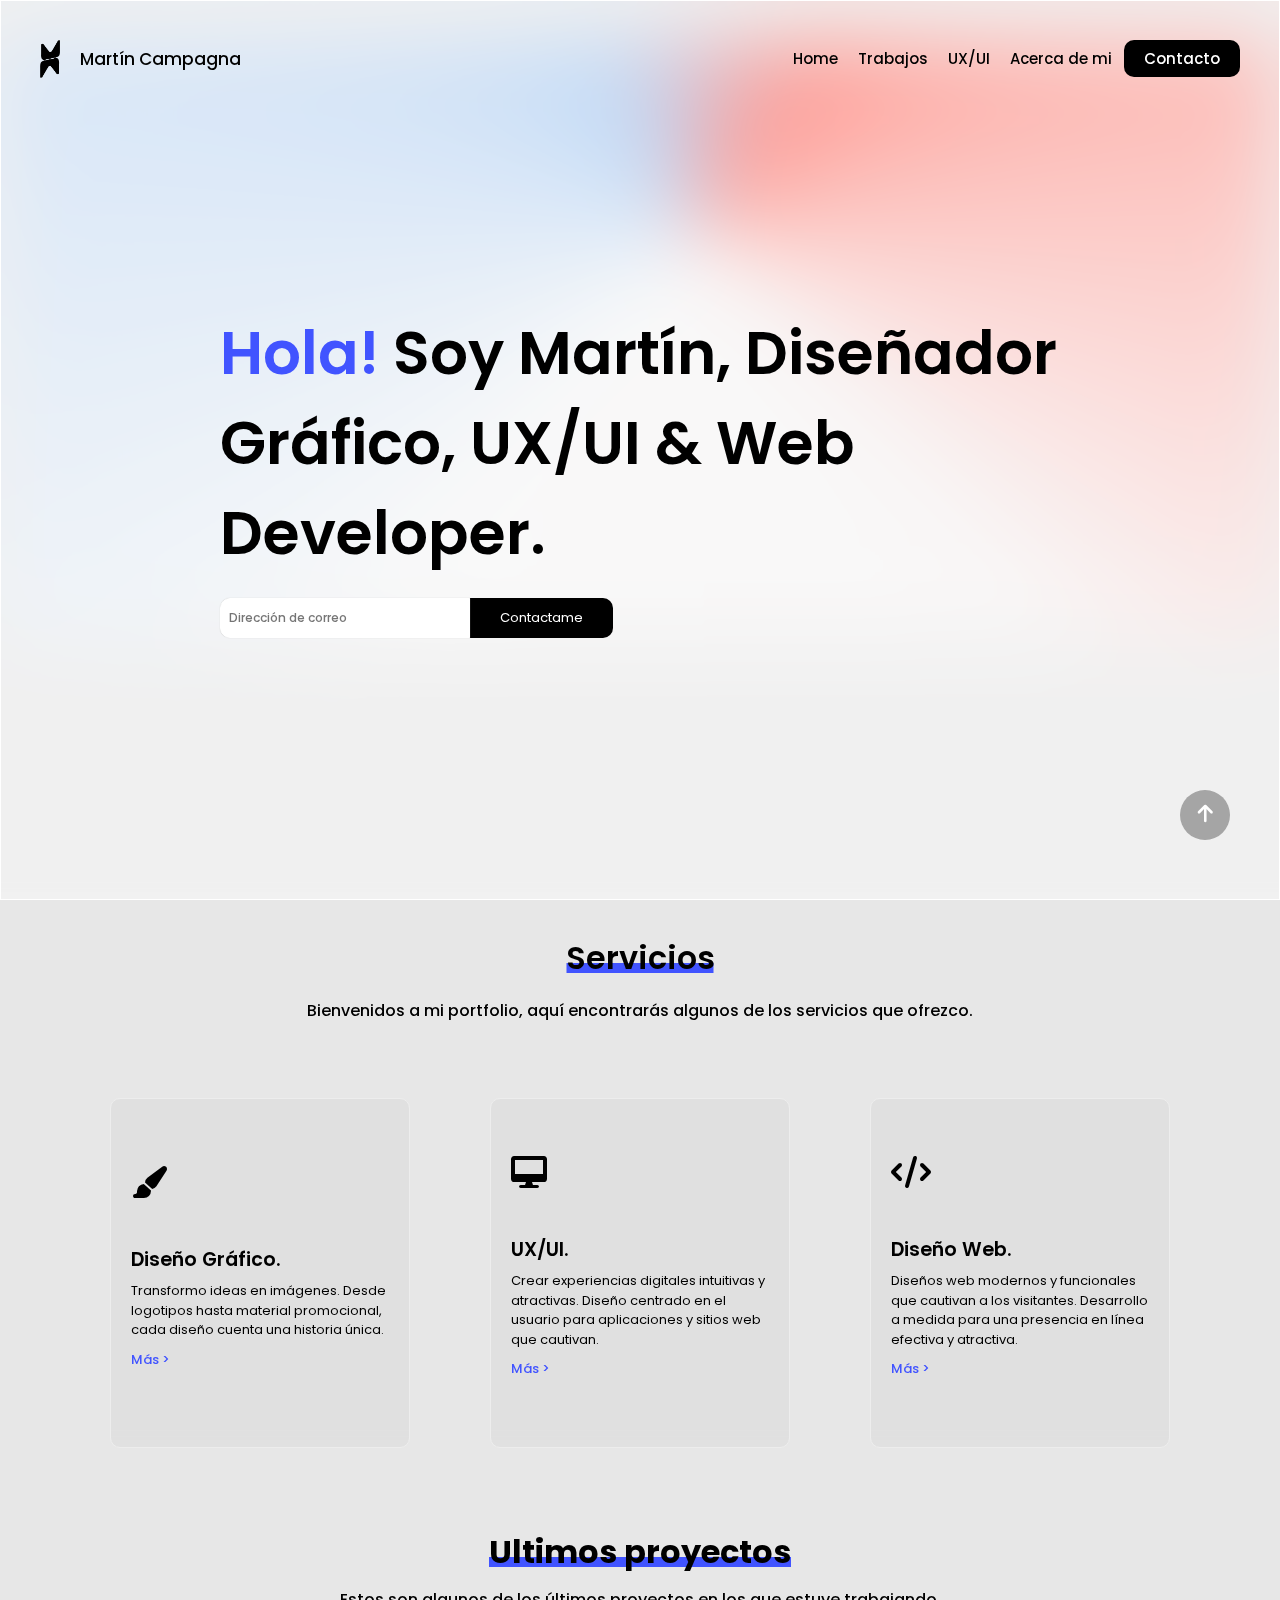
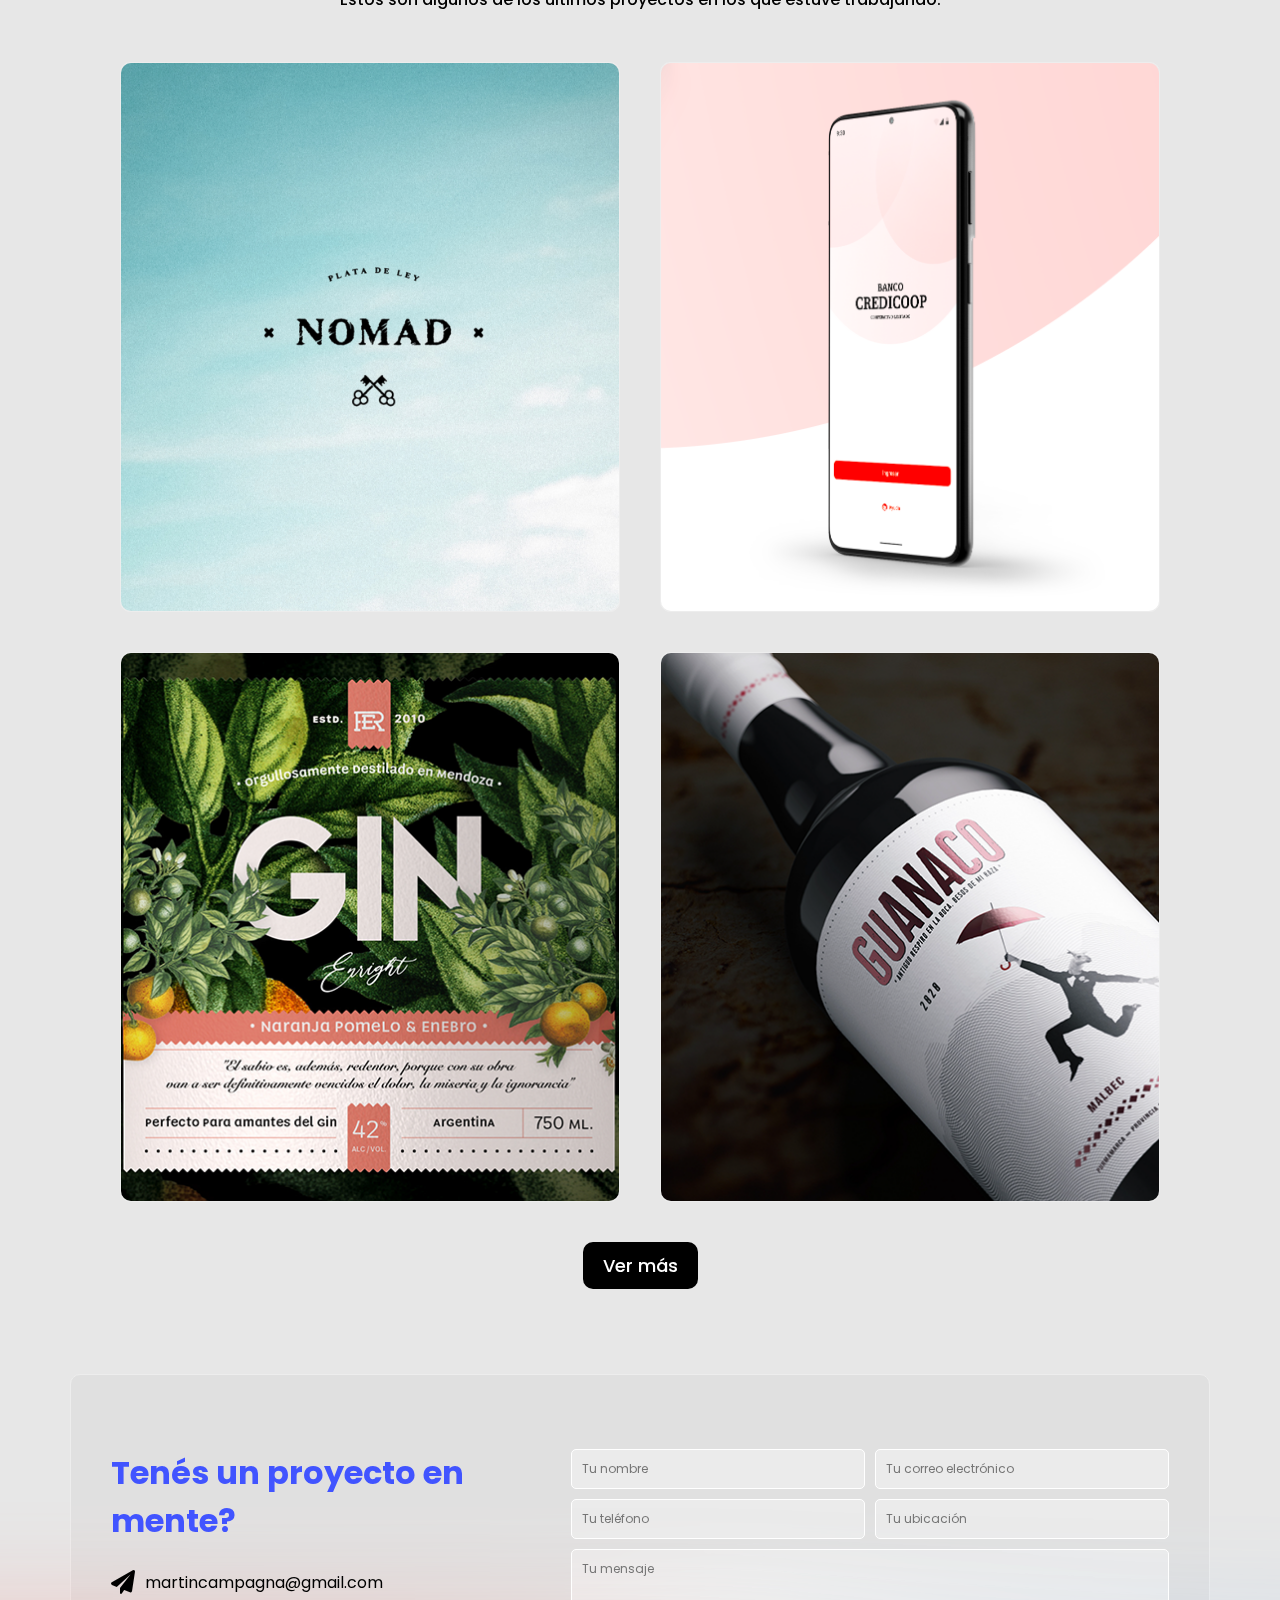
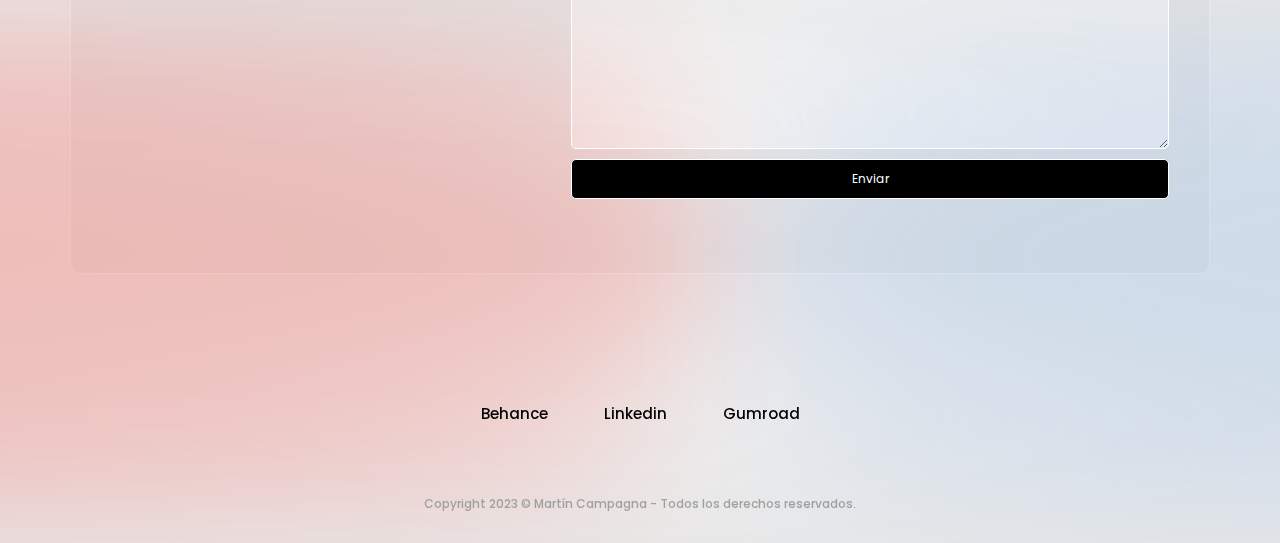
==== index.html @ f4395ed1 "version1.0" ====
<!DOCTYPE html>
<html lang="es">
<head>
    <meta charset="UTF-8">
    <meta name="viewport" content="width=device-width, initial-scale=1.0">
    <meta name="description" content="Portfolio Martin Campagna, Diseñador Gráfico. El estilo de mi trabajo está inclinado a lo minimalista, considero que la sencillez y el equilibro son la base fundamental de mis diseños.">
    <meta name="keywords" content="logo, diseño, grafico, portfolio, pagina, web, branding, packaging, identidad, marca, proyecto, freelance, diseñador, presupuesto">
    <link rel="icon" href="./img/Logo Barra.png" type="image/x-icon">
    <link rel="stylesheet" href="./style/estilos.css">
    <link rel="stylesheet" href="https://cdnjs.cloudflare.com/ajax/libs/font-awesome/6.0.0-beta3/css/all.min.css"/>
    <script>
        document.addEventListener('DOMContentLoaded', function() {
            var botonContacto = document.getElementById('boton-contacto');
            
            botonContacto.addEventListener('click', function(event) {
                event.preventDefault();
                
                var seccionContacto = document.getElementById('seccion-contacto');
                
                window.scrollTo({
                    top: seccionContacto.offsetTop,
                    behavior: 'smooth'
                });
            });
        });
    </script>    
    <title>Martín Campagna</title>
</head>
<body>
    <div class="header-gradient"></div>
    <div class="glassmorphism-layer"></div>
    <header>
        <div class="logo">
            <img src="./img/Logo.png" alt="Logo de Martín Campagna" class="logo-png">
            <span class="logo-texto">Martín Campagna</span>
        </div>
        <div class="menu-hamburguesa" id="menu-hamburguesa">
            <div class="bar"></div>
            <div class="bar"></div>
            <div class="bar"></div>
        </div>
        <div class="menu">
            <a href="./index.html">Home</a>
            <a href="./pages/trabajos.html">Trabajos</a>
            <a href="./pages/uxui.html">UX/UI</a>
            <a href="./pages/acerca.html">Acerca de mi</a>
            <a href="#seccion-contacto" id="boton-contacto">Contacto</a>
        </div>
    </header>
    <main>
        <div class="cta">
            <div class="call">
                <section>
                    <h1><span class="hello-text">Hola!</span> Soy Martín, Diseñador Gráfico, UX/UI & Web Developer.</h1>
                </section>
                <div class="contact-form">
                    <div class="form-group">
                        <input type="text" placeholder="Dirección de correo">
                        <a href="#">Contactame</a>
                    </div>
                </div>
            </div>
        </div>
    </main>
    <div class="contenedor-general">
    <div class="servicios">
        <h2>Servicios</h2>
        <p>Bienvenidos a mi portfolio, aquí encontrarás algunos de los servicios que ofrezco.</p>
    </div>
    <div class="cards-container">
        <div class="fila">
            <div class="card">
                <i class="fas fa-paint-brush"></i>
                <h4>Diseño Gráfico.</h4>
                <p>Transformo ideas en imágenes. Desde logotipos hasta material promocional, cada diseño cuenta una historia única.</p>
                <p><span>Más ></span></p>
            </div>
            <div class="card">
                <i class="fas fa-desktop"></i>
                <h4>UX/UI.</h4>
                <p>Crear experiencias digitales intuitivas y atractivas. Diseño centrado en el usuario para aplicaciones y sitios web que cautivan.</p>
                <p><span>Más ></span></p>
            </div>
            <div class="card">
                <i class="fas fa-code"></i>
                <h4>Diseño Web.</h4>
                <p>Diseños web modernos y funcionales que cautivan a los visitantes. Desarrollo a medida para una presencia en línea efectiva y atractiva.</p>
                <p><span>Más ></span></p>
            </div>
        </div>
        <div class="proyectos">
            <h2>Ultimos proyectos</h2>
            <p>Estos son algunos de los últimos proyectos en los que estuve trabajando.</p>
        </div>
        <div class="galeria">
            <div class="card-galeria">
            <img class="card-imagen" src="./img/portadanomad.png" alt="Portada Nomad">
            <div class="card-contenido">
                    <h4>Nomad</h4>
                    <p>Branding, adaptaciones, iconografia, aplicaciones,</p>
            </div>
        </div>
            <div class="card-galeria">
            <img class="card-imagen" src="./img/indexcredicoop.png" alt="Portada Credicoop">
                <div class="card-contenido">
                    <h4>Rediseño App Banco Credicoop Móvil</h4>
                    <p>Proyecto para curso Diseño UX/UI Avanzado, CODERHOUSE.</p>
                </div>
            </div>
            <div class="card-galeria">
            <img class="card-imagen" src="./img/portadagin.png" alt="Portada gin">
                <div class="card-contenido">
                    <h4>GIN Enright</h4>
                    <p>Labeling botella de GIN Naranja.</p>
                </div>
            </div>
            <div class="card-galeria">
            <img class="card-imagen" src="./img/portadaguanaco.png" alt="Portada guanaco">
                <div class="card-contenido">
                    <h4>Vino Guanaco</h4>
                    <p>Etiqueta botella de vino Guanaco.</p>
                </div>
            </div>
        </div>

        <div class="proyecto-final">
            <h3><a href="./pages/trabajos.html">Ver más</a></h3>
        </div>
        <div class="seccion-formulario" id="seccion-contacto">
            <div class="footer-gradient"></div>
            <div class="contenido">  
                <div class="texto">
                    <h1>Tenés un proyecto en mente?</h1>
                    <br>
                    <div class="icono-correo"><i class="fas fa-paper-plane"></i>martincampagna@gmail.com</div>
                </div>
                <div class="inputsform" id="inputsform">
                    <form action="/enviar" method="post">
                        <input type="text" name="nombre" id="nombre" placeholder="Tu nombre">
                        <input type="email" name="correo" id="correo" placeholder="Tu correo electrónico">
                        <input type="number" name="telefono" id="telefono" placeholder="Tu teléfono">
                        <input type="text" name="ubicacion" id="ubicacion" placeholder="Tu ubicación">
                        <textarea name="mensaje" id="mensaje" placeholder="Tu mensaje"></textarea>
                        <input type="submit" value="Enviar" id="enviar">
                    </form>
                </div>
            </div>
        </div>       
    <footer class="footer">
        <div class="redes-links">
            <a href="https://www.behance.net/martincampagna" class="social-link" target="_blank">Behance</a>
            <a href="https://www.linkedin.com/in/martincampagna/" class="social-link" target="_blank">Linkedin</a>
            <a href="https://martincampagna.gumroad.com/" class="social-link" target="_blank">Gumroad</a>
        </div>
        <div class="footer-contenido">
            <p>Copyright 2023 © Martín Campagna - Todos los derechos reservados.</p>
        </div>
    </footer>
    </div>
    <div class="scroll-to-top" id="scrollToTop">
        <i class="fas fa-arrow-up"></i>
    </div>
    <script>
        document.addEventListener('DOMContentLoaded', function() {
            var menuHamburguesa = document.getElementById('menu-hamburguesa');
            var menu = document.querySelector('.menu');
        
            menuHamburguesa.addEventListener('click', function() {
                menu.classList.toggle('activo');
            });
        });
    </script>
    <script>
        document.addEventListener('DOMContentLoaded', function() {
            var scrollToTopButton = document.getElementById('scrollToTop');
    
            function scrollToTop() {
                window.scrollTo({
                    top: 0,
                    behavior: 'smooth'
                });
            }
    
            scrollToTopButton.addEventListener('click', scrollToTop);
    
            window.addEventListener('scroll', function() {
                if (window.scrollY > 300) {
                    scrollToTopButton.style.opacity = '1';
                } else {
                    scrollToTopButton.style.opacity = '0';
                }
            });
        });
    </script>
    
</body>
</html>
---- style/estilos.css ----
@charset "UTF-8";
@import url("https://fonts.googleapis.com/css2?family=Inconsolata:wght@200;300;400;500;600;700&family=Poppins:ital,wght@0,100;0,200;0,300;0,400;0,500;0,600;0,700;0,800;0,900;1,100;1,200;1,300;1,400;1,500;1,600;1,700;1,800;1,900&display=swap");
/*font-family: 'Inconsolata', monospace;
font-family: 'Poppins', sans-serif;*/
* {
  margin: 0;
  padding: 0;
  box-sizing: border-box;
  font-family: "Poppins", sans-serif;
}

header {
  display: flex;
  justify-content: space-between;
  padding: 0px;
  margin: 40px;
  align-items: center;
}

.logo {
  display: flex;
  align-items: center;
}

.logo-png {
  display: flex;
  align-items: center;
  width: 20px;
  height: auto;
  margin-right: 20px;
}

.logo-texto {
  font-size: 17px;
  font-weight: 500;
  color: #000;
}

.menu a {
  color: #000;
  font-size: 15px;
  font-weight: 500;
  text-decoration: none;
  padding: 8px;
  align-items: center;
}

.menu a#boton-contacto {
  background-color: #000;
  color: #fff;
  border-radius: 10px;
  padding: 8px 20px;
  transition: background-color 0.3s, color 0.3s;
}

.menu a:hover {
  color: #5c5c5c;
}

.menu a#boton-contacto:hover {
  background-color: #4154FF !important;
}

.menu-hamburguesa {
  display: none;
  cursor: pointer;
}

.bar {
  width: 35px;
  height: 3px;
  border-radius: 10px;
  background-color: #000;
  margin: 6px auto;
  transition: 0.4s;
}

.menu.activo {
  background-color: #fff;
  background: rgba(255, 255, 255, 0.6);
  -webkit-backdrop-filter: blur(10px);
          backdrop-filter: blur(10px);
  display: flex;
  flex-direction: column;
  position: absolute;
  top: 0;
  left: 0;
  width: 100%;
  height: 100%;
  z-index: 1000;
}

.menu.activo a {
  color: #000;
  font-size: 20px;
  padding: 20px;
}

.card {
  margin-top: 80px;
  margin-left: 40px;
  width: 150px;
}

body {
  background-color: #e7e7e7;
  background-size: 100% auto;
  background-position: top;
  background-repeat: no-repeat;
}

.header-gradient {
  position: absolute;
  width: 100%;
  height: 600px;
  background: conic-gradient(from 8.7deg at 45.75% 68.42%, #F5F2F2 -50.17deg, #F5F5F5 30.48deg, rgba(36, 137, 255, 0.41) 145.62deg, #FF5B4F 207.92deg, #F5F2F2 309.83deg, #F5F5F5 390.48deg);
  filter: blur(40px);
  transform: rotate(-180deg);
  z-index: -2;
}

/* Estilo para la capa de glassmorphism */
.glassmorphism-layer {
  position: fixed;
  top: 0;
  margin: 0;
  padding: 0;
  width: 100%;
  height: 100%;
  border-radius: 0;
  border: 0.5px solid #fff;
  background: rgba(255, 255, 255, 0.4);
  -webkit-backdrop-filter: blur(10px);
          backdrop-filter: blur(10px); /* Efecto glassmorphism */
  z-index: -1; /* Coloca la capa por debajo de todo */
}

main {
  height: 710px;
  width: 100%;
  background-size: cover;
  background-position: center;
  display: flex;
  justify-content: center;
  align-items: center;
  text-align: left;
}

/* Estilo para el contenedor de la llamada a la acción (cta) */
.cta {
  padding: 200px;
  text-align: left;
  background: transparent;
}

.hello-text {
  color: #4154FF;
}

.call h1 {
  color: #000;
  font-size: 60px;
  font-weight: 600;
  text-align: left;
}

/* Estilo para el contenido dentro de la llamada a la acción */
.call {
  display: flex;
  flex-direction: column;
  align-items: left;
  text-align: left;
  margin: 20px;
  /* max-width: 700px; */
}

/* Estilo para el formulario de contacto */
.contact-form {
  display: flex;
  align-items: left;
  margin-top: 20px;
  text-align: left;
}

/* Estilo para el contenedor del input y el botón */
.form-group {
  display: flex;
  align-items: left;
}

.contenedor-general {
  max-width: 1140px;
  margin: 0 auto;
}

/* Aca empieza seccion Servicios */
.servicios {
  height: 130px;
  margin-bottom: 30px;
  margin-top: 100px;
  text-align: center;
  margin: 0 auto;
  max-width: 700px;
}

.servicios h2 {
  display: flex;
  justify-content: center;
  align-items: center;
  text-align: center;
  font-size: 2em;
  font-weight: 600;
  color: #000000;
  margin-top: 100px;
  height: 60px;
  margin-bottom: 10px;
  position: relative;
}

.servicios h2::before {
  content: "";
  position: absolute;
  bottom: 25%;
  left: 50%;
  transform: translateX(-50%);
  width: 21%;
  height: 10px;
  background-color: #4154FF;
  z-index: -1;
}

.servicios p {
  font-weight: 500;
}

.cards-container h4 {
  font-weight: 600;
  line-height: 1.2;
  margin-bottom: 10px;
}

.cards-container p {
  font-weight: 400;
  font-size: small;
  line-height: 1.5;
  margin-bottom: 10px;
}

.cards-container {
  display: flex;
  flex-wrap: wrap;
  justify-content: center;
  max-width: 1140px;
  margin: 5 auto;
  margin-top: 20px;
}

.cards-container span {
  color: #4154FF;
  font-weight: 500;
}

.card i {
  display: flex;
  align-items: flex-start;
  font-size: xx-large;
  color: #000;
  margin-bottom: 50px;
}

.card:hover i {
  color: #4154FF;
}

.fila {
  display: flex;
  justify-content: space-around;
  flex-basis: 100%;
}

.card {
  display: flex;
  flex-direction: column;
  justify-content: center;
  align-items: left;
  font-weight: 500;
  font-size: larger;
  position: relative;
  margin: 20px;
  padding: 20px;
  background-color: #aeaeae;
  background: rgba(216, 216, 216, 0.4);
  -webkit-backdrop-filter: blur(10px);
          backdrop-filter: blur(10px);
  border: 0.5px solid #ededed;
  border-radius: 10px;
  box-shadow: 0 1px 1, 5px rgba(195, 195, 195, 0.505);
  transition: transform 0.3s ease;
  height: 350px;
  max-width: 300px;
  flex-basis: calc(33.33% - 40px);
}

.card:hover {
  transform: scale(1.03);
  background-color: #e7e7e7;
  transition: 0.3s ease;
}

/* Aca termina seccion Servicios */
/* Aca empieza seccion Ultimos Proyectos */
.proyectos {
  margin: 0 auto;
  max-width: 1140px;
  text-align: center;
}

.proyectos h2 {
  text-align: center;
  font-size: 2em;
  height: 60px;
  margin-top: 60px;
  position: relative;
  display: inline-block;
  align-items: center;
}

.proyectos h2::before {
  content: "";
  position: absolute;
  bottom: 35%;
  left: 50%;
  transform: translateX(-50%);
  width: 100%;
  height: 10px;
  background-color: #4154FF;
  z-index: -1;
}

.proyectos p {
  font-size: 1em;
  font-weight: 500;
}

.galeria {
  display: flex;
  flex-wrap: wrap;
  justify-content: space-between;
  max-width: 1140px;
  margin: 0 auto;
  margin-top: 20px;
  padding: 0 30px;
}

.card-galeria {
  display: flex;
  flex-direction: column;
  justify-content: space-between;
  align-items: left;
  font-weight: 500;
  font-size: larger;
  position: relative;
  margin: 20px;
  /*padding: 20px;*/
  background-color: #b6b6b6;
  background: rgba(250, 250, 250, 0.2);
  -webkit-backdrop-filter: blur(10px);
          backdrop-filter: blur(10px);
  border: 0.5px solid #ededed;
  border-radius: 10px;
  box-shadow: 0 1px 1, 5px rgba(195, 195, 195, 0.505);
  transition: transform 0.3s ease;
  height: 550px;
  max-width: 550px;
  width: calc(50% - 40px);
}

.card-imagen {
  -o-object-fit: cover;
     object-fit: cover;
  width: 100%;
  height: 100%;
  border-radius: 10px;
}

.card-contenido {
  position: absolute;
  bottom: 20px;
  left: 20px;
  color: #fff;
  text-shadow: 1px 1px 4px rgba(0, 0, 0, 0.9);
  display: flex;
  flex-direction: column;
  justify-content: flex-start;
  align-self: flex-end;
  z-index: 1;
  opacity: 0;
  transition: opacity 0.3s ease;
}

.card-galeria:hover {
  transform: scale(1.01);
  background-color: #e7e7e7;
  transition: 0.3s ease;
}

.card-galeria:hover .card-contenido {
  opacity: 1;
}

.card-galeria::after {
  content: "";
  position: absolute;
  bottom: 0;
  left: 0;
  width: 100%;
  height: 100px;
  border-bottom-left-radius: 10px;
  border-bottom-right-radius: 10px;
  background-color: rgba(50, 50, 50, 0.2);
  opacity: 0;
  transition: opacity 0.3s ease;
}

.card-galeria:hover::after {
  opacity: 1;
}

.proyecto-final h3 {
  display: flex;
  color: #4154FF;
  justify-content: center;
  text-align: center;
  align-items: center;
  margin-top: 20px;
  margin-bottom: 25px;
  font-weight: 500;
  font-size: 18px;
}

.proyecto-final h3 a {
  text-decoration: none;
}

.proyecto-final h3 a {
  display: inline-block;
  padding: 10px 20px;
  background-color: #000;
  color: #fff;
  border-radius: 10px;
  text-decoration: none;
  transition: background-color 0.3s ease;
}

.proyecto-final h3 a:hover {
  background-color: #4154FF;
}

/* Aca termina seccion Ultimos Proyectos */
/* Empieza Pagina Trabajos */
.proyectos h1 {
  text-align: left;
  font-size: 4em;
  height: 60px;
  margin-top: 0px;
  position: relative;
  display: inline-block;
  align-items: left;
}

.proyectos h1::before {
  content: "";
  position: absolute;
  bottom: -17%;
  left: 50%;
  transform: translateX(-50%);
  width: 100%;
  height: 15px;
  background-color: #4154FF;
  z-index: -1;
}

.mi-galeria {
  display: grid;
  grid-template-columns: repeat(1, 1fr);
  gap: 20px;
  max-width: 1000px;
  margin: 40px auto;
}

.mi-card-galeria {
  font-weight: 500;
  font-size: larger;
  background-color: #535353;
  height: 400px;
  -webkit-backdrop-filter: blur(10px);
          backdrop-filter: blur(10px);
  border: 0.5px solid #ededed;
  border-radius: 10px;
  box-shadow: 0 1px 1, 5px rgba(195, 195, 195, 0.505);
  transition: transform 0.3s ease;
}

.mi-card-imagen img {
  width: 100%;
  height: 100%;
  -o-object-fit: cover;
     object-fit: cover;
  border-radius: 10px;
}

.mi-card-contenido {
  padding: 20px;
}

.mi-card-contenido h3 {
  margin-bottom: 10px;
  font-size: 1.5rem;
}

/* Termina Pagina Trabajos */
/* Empieza Pagina UX/UI */
.studies h1 {
  text-align: left;
  font-size: 4em;
  height: 60px;
  margin-top: 0px;
  position: relative;
  display: inline-block;
  align-items: left;
}

.studies h1::before {
  content: "";
  position: absolute;
  bottom: -17%;
  left: 50%;
  transform: translateX(-50%);
  width: 100%;
  height: 15px;
  background-color: #4154FF;
  z-index: -1;
}

.mi-galeriaux {
  display: grid;
  grid-template-columns: repeat(1, 1fr);
  gap: 100px;
  max-width: 1000px;
  margin: 40px auto;
}

.mi-card-galeriaux {
  font-weight: 500;
  font-size: larger;
  background-color: #535353;
  height: 400px;
  -webkit-backdrop-filter: blur(10px);
          backdrop-filter: blur(10px);
  border: 0.5px solid #ededed;
  border-radius: 10px;
  box-shadow: 0 1px 1, 5px rgba(195, 195, 195, 0.505);
  transition: transform 0.3s ease;
}

.mi-card-imagenux img {
  width: 100%;
  height: 100%;
  -o-object-fit: cover;
     object-fit: cover;
  border-radius: 10px;
}

.mi-card-contenidoux {
  padding: 20px;
}

.mi-card-contenidoux h3 {
  margin-bottom: 10px;
  font-size: 1.5rem;
}

/* Termina Pagina UX/UI */
/* Estilo para el input del formulario */
.contact-form input[type=text] {
  background-color: #fff;
  border: 1px solid #fff;
  box-shadow: 0 0 1px 0 #bebebe;
  font-weight: 500;
  padding: 8px;
  border-top-left-radius: 10px;
  border-bottom-left-radius: 10px;
  border-top-right-radius: 0px;
  border-bottom-right-radius: 0px;
  width: 250px;
}

/* Estilo para el botón "Contactame" */
.contact-form a {
  background-color: #000;
  color: #fff;
  text-decoration: none;
  padding: 10px 30px;
  border-top-left-radius: 0px;
  border-bottom-left-radius: 0px;
  border-top-right-radius: 10px;
  border-bottom-right-radius: 10px;
  font-size: 13px;
}

.contact-form a:hover {
  background-color: #4154FF;
}

/* ACA EMPIEZA LA SECCION "CONTACTO" */
.seccion-formulario {
  width: 100%;
  height: 500px;
  max-width: 1140px;
  position: relative;
  background-size: cover;
  background-position: center;
  display: flex;
  justify-content: center;
  align-items: center;
  text-align: left;
  margin-top: 60px;
  border-radius: 10px;
  border: 0.5px solid #ededed;
  background: rgba(216, 216, 216, 0.4);
  -webkit-backdrop-filter: blur(10px);
          backdrop-filter: blur(10px);
}

.footer-gradient {
  position: absolute;
  top: 50%;
  left: -50%;
  width: 200%;
  height: 100%;
  background: conic-gradient(from -0.74deg at 54.05% 46.76%, #FFFFFF 0deg, rgba(36, 137, 255, 0.41) 89.49deg, #FFFFFF 187.76deg, #FF5B4F 270.85deg, #FFFFFF 360deg);
  opacity: 0.3;
  filter: blur(60px);
  transform: rotate(0.19deg);
  z-index: -2;
}

.contenido {
  display: flex;
  justify-content: space-between;
  align-items: top;
  margin-right: 40px;
  max-width: 1200px;
  width: 100%;
}

.texto {
  max-width: 600px;
  margin-right: 20px;
  margin-left: 40px;
}

.fas.fa-paper-plane {
  margin-right: 10px;
  font-size: 24px;
}

.icono-correo {
  display: flex;
  align-items: center;
}

.texto h1 {
  color: #4154FF;
}

.texto p {
  font-size: 24px;
  line-height: 40px;
}

.inputsform {
  width: 60%;
}

form {
  display: grid;
  grid-template-columns: repeat(2, 1fr);
  gap: 10px;
  min-width: 350px;
  max-width: 700px;
}

input,
textarea {
  width: 100%;
  padding: 10px;
  box-sizing: border-box;
  background-color: #e7e7e7;
  border: #fff;
  border-radius: 5px;
  font-size: 12px;
  border-bottom: 2px solid #a0a0a0;
  outline: none;
  border: 0.5px solid #fff;
  background: rgba(255, 255, 255, 0.4); /* Color blanco translúcido */
  -webkit-backdrop-filter: blur(10px);
          backdrop-filter: blur(10px); /* Efecto glassmorphism */
}

input:hover,
textarea:hover {
  border-bottom: 1px solid #4154FF;
}

#mensaje {
  grid-column: span 2;
  height: 200px;
}

#enviar {
  grid-column: span 2;
  background-color: #000;
  color: #fff;
  transition: background-color 0.3s ease;
}

#enviar:hover {
  background-color: #4154FF;
}

/* ACA TERMINA LA SECCION "CONTACTO" */
/* ACA EMPIEZA EL "FOOTER" */
.footer {
  position: relative;
  text-align: center;
  padding-top: 80px;
  z-index: 0;
}

.redes-links {
  display: flex;
  justify-content: center;
  margin-top: 20px;
}

.social-link {
  color: #000;
  font-size: 15px;
  font-weight: 500;
  text-decoration: none;
  padding: 8px;
  align-items: center;
  margin: 20px;
  padding-bottom: 50px;
}

.footer a:hover {
  color: #5c5c5c;
}

.footer p {
  font-size: 12px;
  color: #a0a0a0;
  font-weight: 500;
  padding-bottom: 20px;
}

.scroll-to-top {
  position: fixed;
  bottom: 60px;
  right: 50px;
  background-color: rgba(90, 90, 90, 0.5);
  color: #fff;
  padding: 10px;
  border-radius: 100%;
  width: 50px;
  height: 50px;
  cursor: pointer;
  transition: opacity 0.3s ease;
  text-align: center;
  line-height: 2;
}

.scroll-to-top:hover {
  background-color: #787878;
}

.scroll-to-top i {
  font-size: 20px;
}

/* ACA EMPIEZA ACERCA DE MI */
.cta-acerca {
  height: 500px;
  margin-bottom: 20px;
}

.acerca-section {
  display: flex;
  align-items: center;
  max-width: 1000px;
  margin: 40px;
}

.acerca-section img {
  width: 200px;
  height: auto;
  margin-right: 50px;
  border-radius: 10px;
}

.acerca-text {
  font-size: 1.5em;
  color: #4154FF;
}

.acerca-section p {
  font-size: 1.4em;
  line-height: 1.7;
}

.segundotexto {
  display: flex;
  justify-content: center;
  align-items: center;
  margin: 40px auto;
  margin-bottom: 70px;
  max-width: 1000px;
  font-size: 1.5em;
  line-height: 1.8;
}

.small-card {
  height: 30px;
  max-width: 140px;
  font-size: 1em;
  display: flex;
  flex-direction: column;
  justify-content: center;
  align-items: center;
  text-align: center;
  padding: 20px;
  background-color: #aeaeae;
  background: rgba(216, 216, 216, 0.9);
  -webkit-backdrop-filter: blur(10px);
          backdrop-filter: blur(10px);
  border: 0.5px solid #ededed;
  border-radius: 10px;
  box-shadow: 0 1px 1.5px rgba(195, 195, 195, 0.505);
  transition: transform 0.3s ease;
}

.small-card h4 {
  font-size: 1em;
  font-weight: 600;
  margin-bottom: 8px;
  margin-top: 8px;
  color: #787878;
}

.small-card:hover {
  transform: scale(1.01);
  transition: 0.3s ease;
}

.cardsacerca-container {
  display: flex;
  flex-direction: column;
  align-items: center;
  justify-content: center;
  margin: 20px auto;
  margin-bottom: 30px;
  max-width: 1140px;
  height: 150px;
}

.h2acerca {
  display: flex;
  justify-content: center;
  margin-bottom: 40px;
}

.cardsestudios-container {
  display: flex;
  flex-direction: column;
  justify-content: center;
  max-width: 1140px;
  margin: 40px auto;
}

.filaestudios {
  display: flex;
  justify-content: center;
  margin-top: 20px;
  max-width: 1140px;
}

.card-estudios {
  display: flex;
  flex-direction: column;
  margin: 20px;
  padding: 20px;
  height: 200px;
  width: 500px;
  background-color: #aeaeae;
  background: rgba(216, 216, 216, 0.4);
  -webkit-backdrop-filter: blur(10px);
          backdrop-filter: blur(10px);
  border: 0.5px solid #ededed;
  border-radius: 10px;
  box-shadow: 0 1px 1, 5px rgba(195, 195, 195, 0.505);
  text-align: center;
  margin-bottom: 20px;
  align-items: center;
  justify-content: center;
}

.card-estudios h4 {
  font-size: 20px;
  font-weight: 600;
  line-height: 1.2;
  margin-bottom: 10px;
}

.card-estudios p {
  font-weight: 500;
  font-size: 15px;
  line-height: 1.5;
  margin-bottom: 10px;
}

/* ACA TERMINA ACERCA DE MI */
/* MEDIA QUARIES */
@media only screen and (max-width: 768px) {
  .menu {
    display: none;
  }
  .menu-hamburguesa {
    position: absolute;
    top: 20px;
    right: 40px;
    width: 50px;
    height: 50px;
    background: rgba(255, 255, 255, 0);
    z-index: 1000;
    padding: 20px;
    display: block;
  }
  .menu-hamburguesa.activo {
    background: rgba(255, 255, 255, 0.7);
  }
  .menu-hamburguesa a {
    font-size: 20px;
    text-decoration: none;
    padding: 10px 20px;
    display: block;
  }
  .close-menu {
    position: absolute;
    top: 10px;
    right: 20px;
    cursor: pointer;
    font-size: 24px;
  }
  .menu.activo {
    display: flex;
    flex-direction: column;
    position: absolute;
    background-color: rgba(255, 255, 255, 0.7);
    width: 100%;
    top: 0;
    left: 0;
    text-align: center;
  }
  .menu.activo a {
    margin: 30px 0;
  }
  .glassmorphism-layer {
    width: 100%;
  }
  .call h1 {
    font-size: 30px;
    margin-left: 40px;
  }
  .fila {
    flex-direction: column;
    align-items: center;
  }
  .card {
    width: 100%;
    height: auto;
    margin-bottom: 20px auto;
  }
  .contact-form input {
    margin-left: 40px;
    width: 30%;
  }
  .galeria {
    grid-template-columns: repeat(1, 1fr);
    justify-content: center;
  }
  .card-galeria {
    width: 100%;
    height: auto;
    margin-bottom: 20px;
  }
  .mi-card-imagen {
    height: 100%;
    background-position: center;
    -o-object-fit: cover;
       object-fit: cover;
  }
  .contenido {
    flex-direction: column;
    align-items: flex-start;
  }
  .inputsform {
    width: 100%;
    max-width: 768px;
    min-width: 360px;
    margin-left: 30px;
    margin-top: 20px;
    display: flex;
    justify-content: center;
    align-items: center;
    flex-direction: column;
    text-align: center;
  }
  form {
    max-width: none;
  }
  #enviar {
    width: 100%;
  }
  .proyectos h1::before {
    display: none;
  }
  .seccion-formulario {
    display: flex;
    flex-direction: row;
    align-items: center;
    margin-top: 50px;
    height: auto;
    width: 100%;
    margin: 0 auto;
  }
  .seccion-formulario .texto {
    text-align: left;
    align-items: center;
    margin-bottom: 20px;
    margin-top: 80px;
  }
  .texto {
    line-height: 35px;
  }
  form {
    max-width: 100%;
  }
  #enviar {
    width: calc(100% - 20px);
  }
  .acerca-section {
    flex-direction: column;
    align-items: center;
    text-align: center;
  }
  .acerca-section img {
    margin-bottom: 20px;
  }
  .acerca-text {
    text-align: center;
  }
  .segundotexto {
    margin-bottom: 20px;
    text-align: center;
    margin: 20px;
  }
  .h2acerca {
    flex-direction: column;
    align-items: center;
    margin-top: 450px;
  }
  .cardsacerca-container {
    display: flex;
    flex-direction: column;
    align-items: center;
    margin-top: 550px;
  }
  .small-card {
    margin-bottom: 10px;
  }
  .cardsestudios-container {
    display: flex;
    flex-direction: column;
    align-items: center;
    margin-top: 480px;
  }
  .filaestudios {
    display: flex;
    flex-direction: column;
    align-items: center;
    width: 80%;
  }
}/*# sourceMappingURL=estilos.css.map */
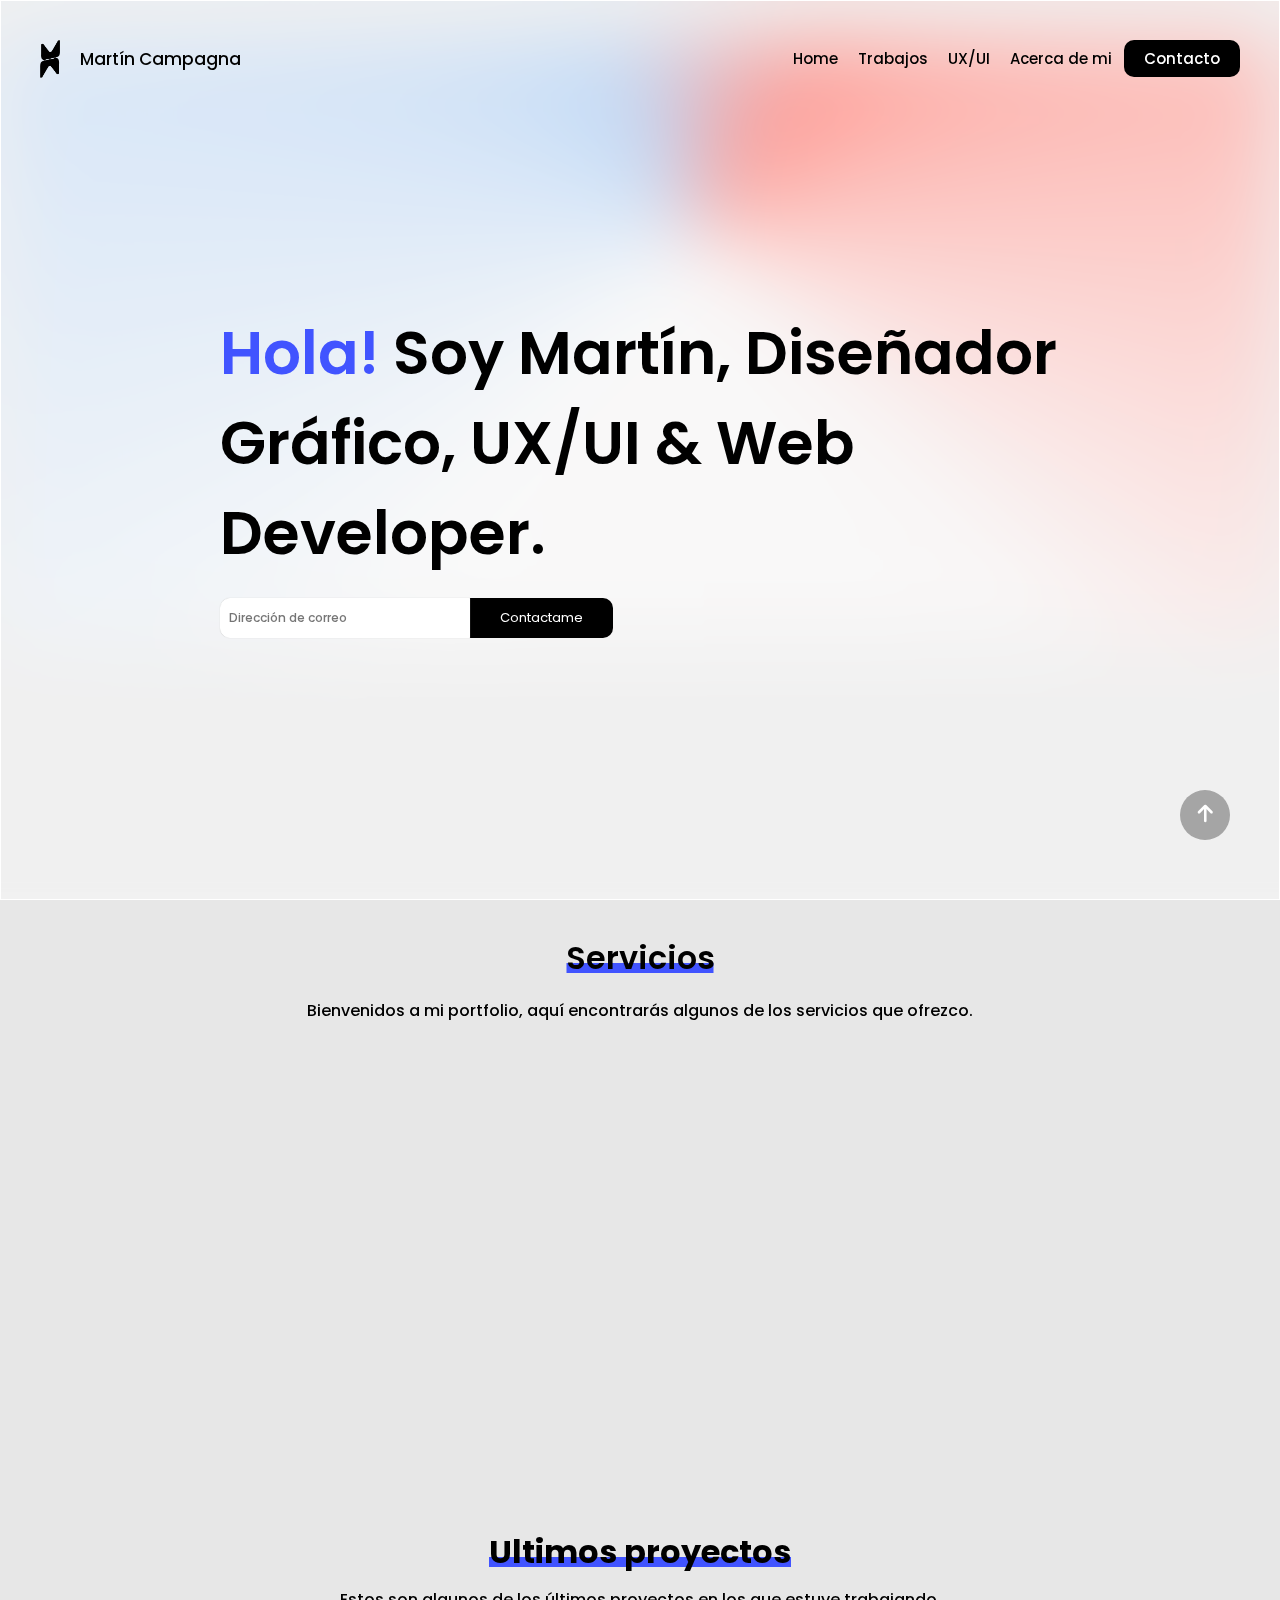
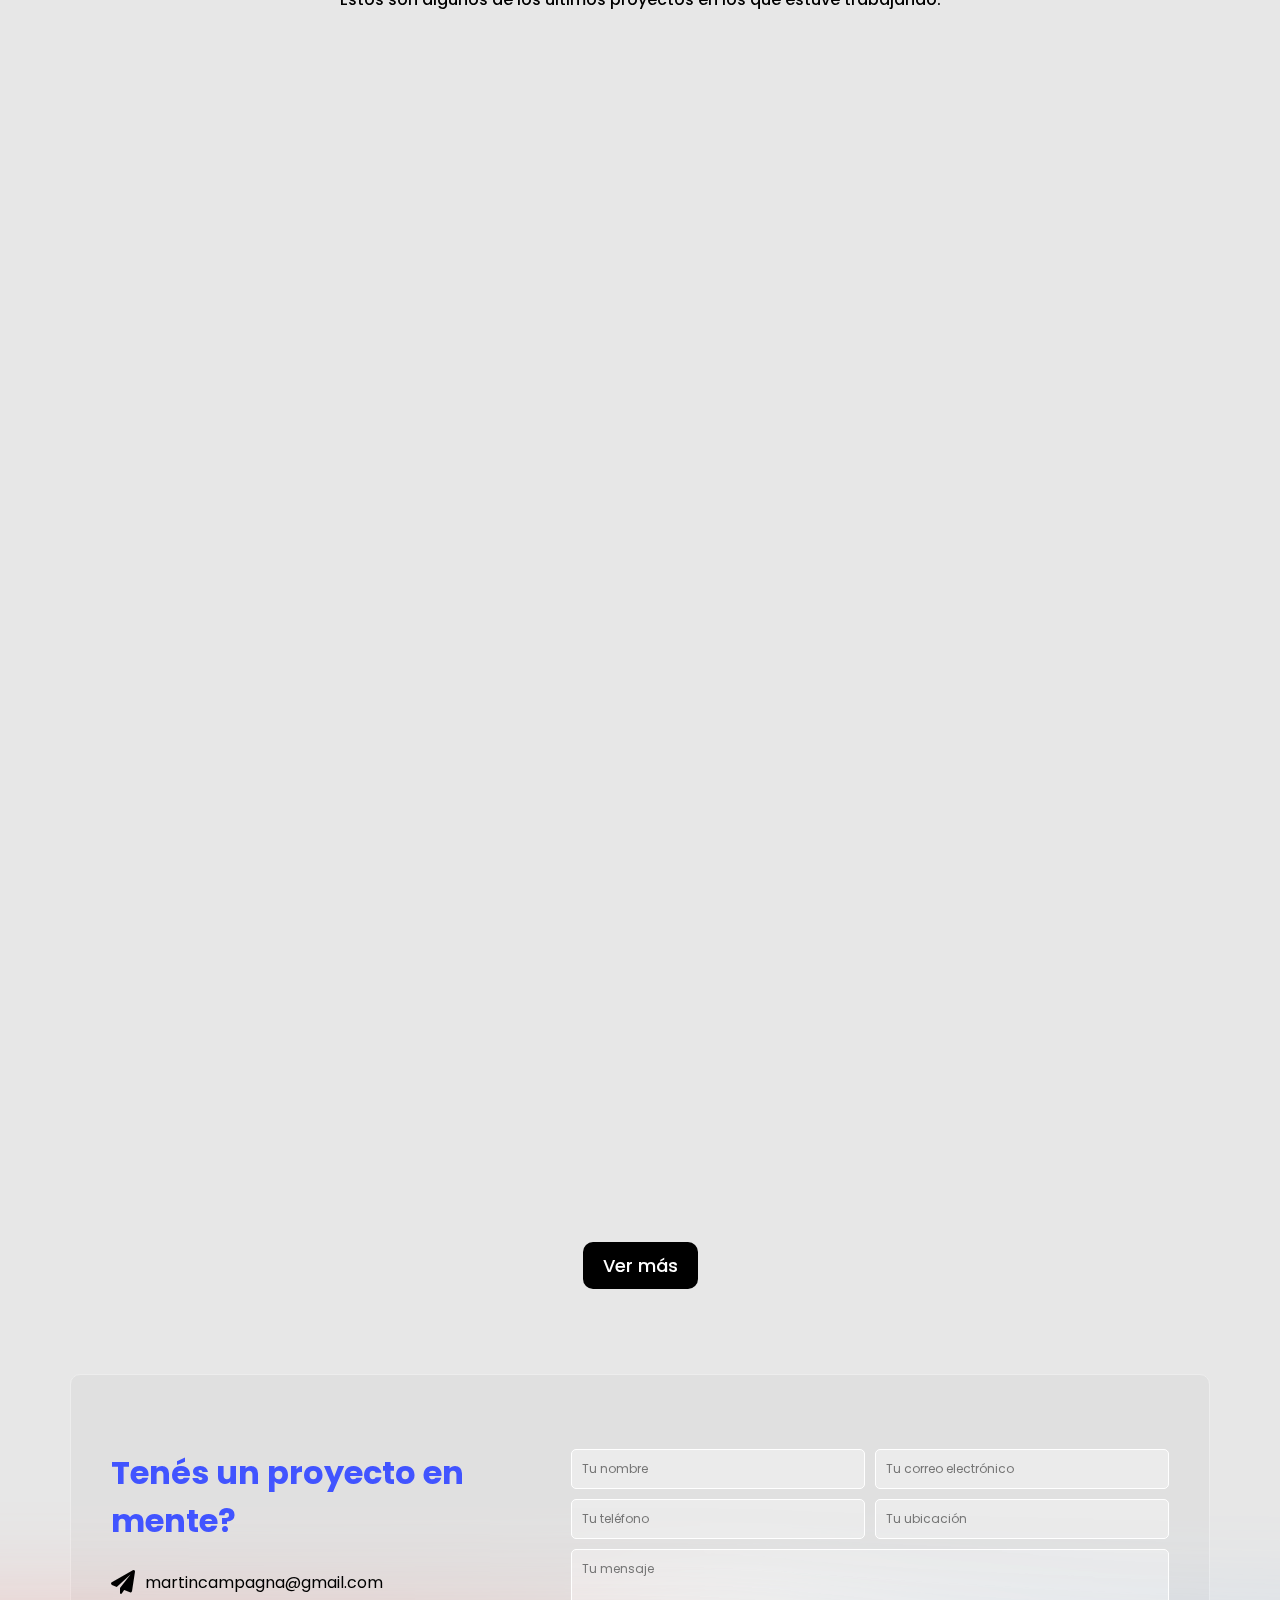
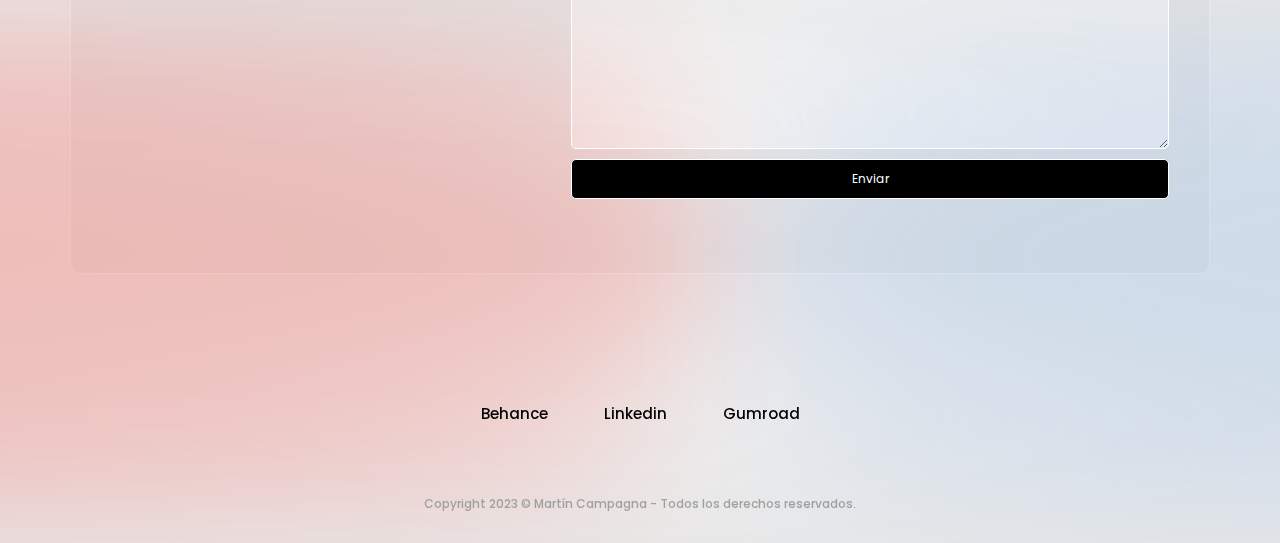
==== commit 68a14663: "agregue animaciones" ====
--- a/index.html
+++ b/index.html
@@ -8,6 +8,7 @@
     <link rel="icon" href="./img/Logo Barra.png" type="image/x-icon">
     <link rel="stylesheet" href="./style/estilos.css">
     <link rel="stylesheet" href="https://cdnjs.cloudflare.com/ajax/libs/font-awesome/6.0.0-beta3/css/all.min.css"/>
+    <link href="https://unpkg.com/aos@2.3.1/dist/aos.css" rel="stylesheet">
     <script>
         document.addEventListener('DOMContentLoaded', function() {
             var botonContacto = document.getElementById('boton-contacto');
@@ -69,19 +70,19 @@
     </div>
     <div class="cards-container">
         <div class="fila">
-            <div class="card">
+            <div class="card" data-aos="fade-up">
                 <i class="fas fa-paint-brush"></i>
                 <h4>Diseño Gráfico.</h4>
                 <p>Transformo ideas en imágenes. Desde logotipos hasta material promocional, cada diseño cuenta una historia única.</p>
                 <p><span>Más ></span></p>
             </div>
-            <div class="card">
+            <div class="card" data-aos="fade-up">
                 <i class="fas fa-desktop"></i>
                 <h4>UX/UI.</h4>
                 <p>Crear experiencias digitales intuitivas y atractivas. Diseño centrado en el usuario para aplicaciones y sitios web que cautivan.</p>
                 <p><span>Más ></span></p>
             </div>
-            <div class="card">
+            <div class="card" data-aos="fade-up">
                 <i class="fas fa-code"></i>
                 <h4>Diseño Web.</h4>
                 <p>Diseños web modernos y funcionales que cautivan a los visitantes. Desarrollo a medida para una presencia en línea efectiva y atractiva.</p>
@@ -93,28 +94,32 @@
             <p>Estos son algunos de los últimos proyectos en los que estuve trabajando.</p>
         </div>
         <div class="galeria">
-            <div class="card-galeria">
+            <div class="card-galeria" data-aos="fade-up"
+            data-aos-anchor-placement="top-bottom">
             <img class="card-imagen" src="./img/portadanomad.png" alt="Portada Nomad">
             <div class="card-contenido">
                     <h4>Nomad</h4>
                     <p>Branding, adaptaciones, iconografia, aplicaciones,</p>
             </div>
         </div>
-            <div class="card-galeria">
+            <div class="card-galeria" data-aos="fade-up"
+            data-aos-anchor-placement="top-bottom">
             <img class="card-imagen" src="./img/indexcredicoop.png" alt="Portada Credicoop">
                 <div class="card-contenido">
                     <h4>Rediseño App Banco Credicoop Móvil</h4>
                     <p>Proyecto para curso Diseño UX/UI Avanzado, CODERHOUSE.</p>
                 </div>
             </div>
-            <div class="card-galeria">
+            <div class="card-galeria" data-aos="fade-up"
+            data-aos-anchor-placement="top-bottom">
             <img class="card-imagen" src="./img/portadagin.png" alt="Portada gin">
                 <div class="card-contenido">
                     <h4>GIN Enright</h4>
                     <p>Labeling botella de GIN Naranja.</p>
                 </div>
             </div>
-            <div class="card-galeria">
+            <div class="card-galeria" data-aos="fade-up"
+            data-aos-anchor-placement="top-bottom">
             <img class="card-imagen" src="./img/portadaguanaco.png" alt="Portada guanaco">
                 <div class="card-contenido">
                     <h4>Vino Guanaco</h4>
@@ -192,6 +197,10 @@
             });
         });
     </script>
+    <script src="https://unpkg.com/aos@2.3.1/dist/aos.js"></script>
+    <script>
+        AOS.init();
+    </script>
     
 </body>
 </html>--- a/style/estilos.css
+++ b/style/estilos.css
@@ -799,20 +799,22 @@
 .acerca-section {
   display: flex;
   align-items: center;
-  max-width: 1000px;
+  max-width: 1140px;
   margin: 40px;
+  margin-left: 0px;
 }
 
 .acerca-section img {
   width: 200px;
   height: auto;
-  margin-right: 50px;
   border-radius: 10px;
 }
 
 .acerca-text {
   font-size: 1.5em;
-  color: #4154FF;
+  margin-left: 50px;
+  align-items: center;
+  color: #000;
 }
 
 .acerca-section p {
@@ -824,10 +826,10 @@
   display: flex;
   justify-content: center;
   align-items: center;
-  margin: 40px auto;
+  margin: 50px auto;
   margin-bottom: 70px;
-  max-width: 1000px;
-  font-size: 1.5em;
+  max-width: 950px;
+  font-size: 1.1em;
   line-height: 1.8;
 }
 
@@ -855,7 +857,7 @@
   font-size: 1em;
   font-weight: 600;
   margin-bottom: 8px;
-  margin-top: 8px;
+  margin-top: 6px;
   color: #787878;
 }
 
